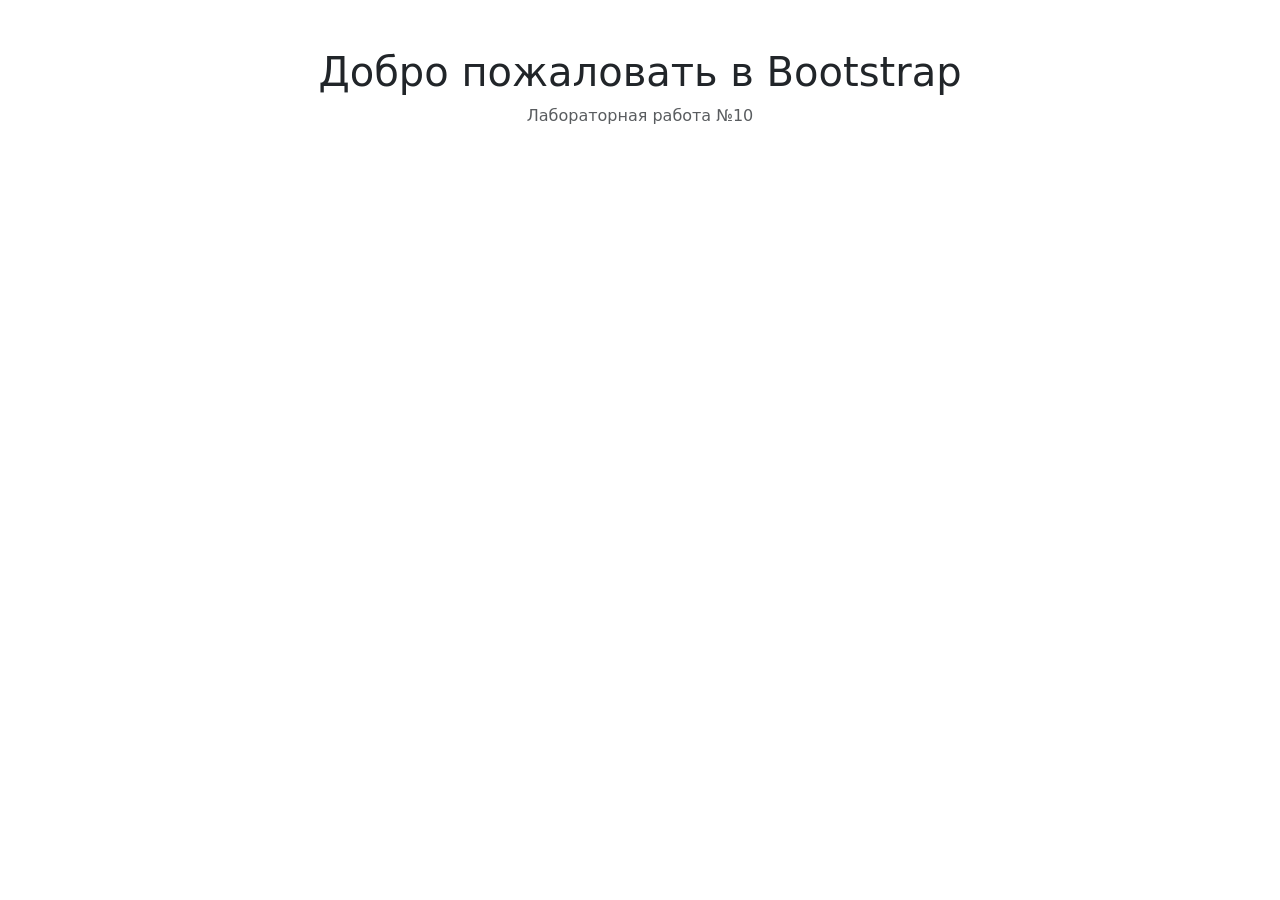
==== index.html @ 8bd074c1 "Step 2: Bootstrap connection via CDN" ====
<!DOCTYPE html>
<html lang="ru-RU">

<head>
    <meta charset="UTF-8">
    <meta name="viewport" content="width=device-width, initial-scale=1.0">
    <title>Bootstrap Lab - Leontev</title>
    <link href="https://cdn.jsdelivr.net/npm/bootstrap@5.3.8/dist/css/bootstrap.min.css" rel="stylesheet"
        integrity="sha384-sRIl4kxILFvY47J16cr9ZwB07vP4J8+LH7qKQnuqkuIAvNWLzeN8tE5YBujZqJLB" crossorigin="anonymous">

</head>

<body>
    <div class="container">
        <h1 class="text-center mt-5">Добро пожаловать в Bootstrap</h1>
        <p class="text-center text-muted">Лабораторная работа №10</p>
    </div>
    <script src="https://cdn.jsdelivr.net/npm/bootstrap@5.3.8/dist/js/bootstrap.bundle.min.js"
        integrity="sha384-FKyoEForCGlyvwx9Hj09JcYn3nv7wiPVlz7YYwJrWVcXK/BmnVDxM+D2scQbITxI"
        crossorigin="anonymous"></script>
</body>
</html>
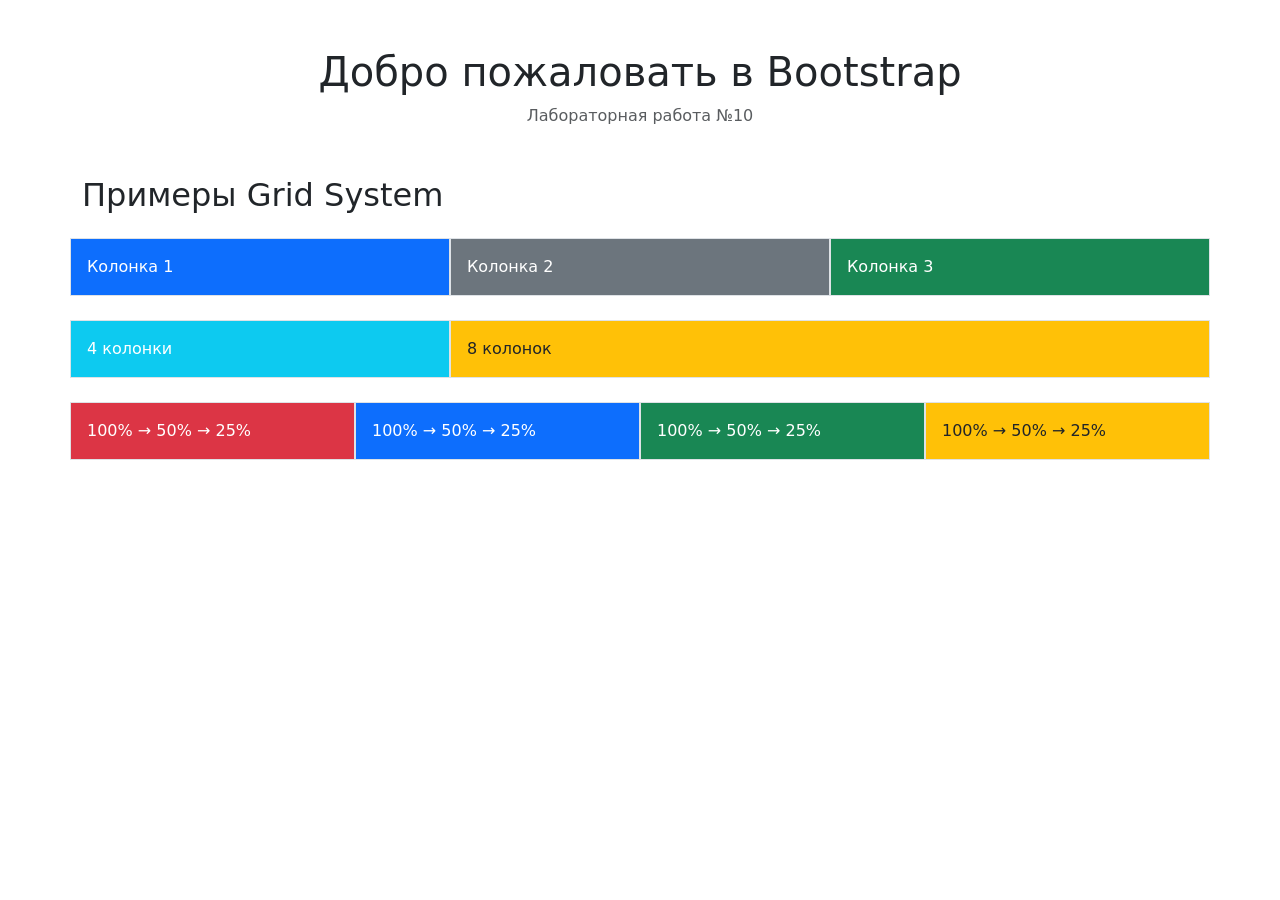
==== commit 71759aa9: "Step 3: Bootstrap grid system examples" ====
--- a/index.html
+++ b/index.html
@@ -18,5 +18,27 @@
     <script src="https://cdn.jsdelivr.net/npm/bootstrap@5.3.8/dist/js/bootstrap.bundle.min.js"
         integrity="sha384-FKyoEForCGlyvwx9Hj09JcYn3nv7wiPVlz7YYwJrWVcXK/BmnVDxM+D2scQbITxI"
         crossorigin="anonymous"></script>
+    <div class="container mt-5">
+        <h2 class="mb-4">Примеры Grid System</h2>
+        <!-- Пример 1: Равные колонки -->
+        <div class="row mb-4">
+            <div class="col bg-primary text-white p-3 border">Колонка 1</div>
+            <div class="col bg-secondary text-white p-3 border">Колонка 2</div>
+            <div class="col bg-success text-white p-3 border">Колонка 3</div>
+        </div>
+        <!-- Пример 2: Фиксированная ширина -->
+        <div class="row mb-4">
+            <div class="col-4 bg-info text-white p-3 border">4 колонки</div>
+            <div class="col-8 bg-warning text-dark p-3 border">8 колонок</div>
+        </div>
+        <!-- Пример 3: Адаптивные колонки -->
+        <div class="row mb-4">
+            <div class="col-12 col-md-6 col-lg-3 bg-danger text-white p-3 border mb-2">100% → 50% → 25%</div>
+            <div class="col-12 col-md-6 col-lg-3 bg-primary text-white p-3 border mb-2">100% → 50% → 25%</div>
+            <div class="col-12 col-md-6 col-lg-3 bg-success text-white p-3 border mb-2">100% → 50% → 25%</div>
+            <div class="col-12 col-md-6 col-lg-3 bg-warning text-dark p-3 border mb-2">100% → 50% → 25%</div>
+        </div>
+    </div>
 </body>
+
 </html>
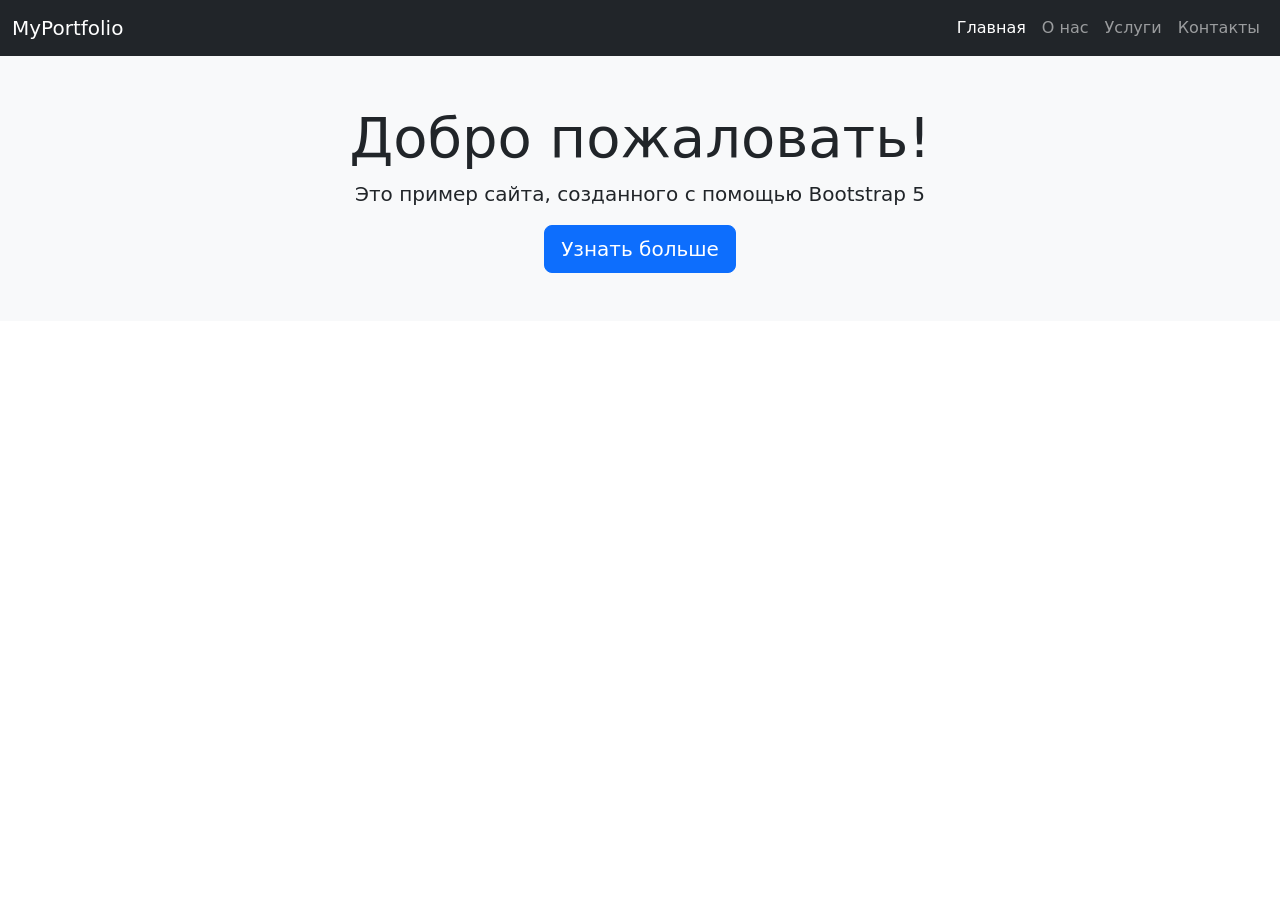
==== commit 8afb4375: "Step 4: Bootstrap navbar component" ====
--- a/index.html
+++ b/index.html
@@ -9,7 +9,7 @@
         integrity="sha384-sRIl4kxILFvY47J16cr9ZwB07vP4J8+LH7qKQnuqkuIAvNWLzeN8tE5YBujZqJLB" crossorigin="anonymous">
 
 </head>
-
+<!--
 <body>
     <div class="container">
         <h1 class="text-center mt-5">Добро пожаловать в Bootstrap</h1>
@@ -20,18 +20,18 @@
         crossorigin="anonymous"></script>
     <div class="container mt-5">
         <h2 class="mb-4">Примеры Grid System</h2>
-        <!-- Пример 1: Равные колонки -->
+        <!  --
         <div class="row mb-4">
             <div class="col bg-primary text-white p-3 border">Колонка 1</div>
             <div class="col bg-secondary text-white p-3 border">Колонка 2</div>
             <div class="col bg-success text-white p-3 border">Колонка 3</div>
         </div>
-        <!-- Пример 2: Фиксированная ширина -->
+        <!- --
         <div class="row mb-4">
             <div class="col-4 bg-info text-white p-3 border">4 колонки</div>
             <div class="col-8 bg-warning text-dark p-3 border">8 колонок</div>
         </div>
-        <!-- Пример 3: Адаптивные колонки -->
+        <--
         <div class="row mb-4">
             <div class="col-12 col-md-6 col-lg-3 bg-danger text-white p-3 border mb-2">100% → 50% → 25%</div>
             <div class="col-12 col-md-6 col-lg-3 bg-primary text-white p-3 border mb-2">100% → 50% → 25%</div>
@@ -40,5 +40,45 @@
         </div>
     </div>
 </body>
+<!--  -->
+
+<body>
+    <!-- Навигационная панель -->
+    <nav class="navbar navbar-expand-lg navbar-dark bg-dark">
+        <div class="container-fluid">
+            <a class="navbar-brand" href="#">MyPortfolio</a>
+            <!-- Кнопка для мобильного меню -->
+            <button class="navbar-toggler" type="button" data-bs-toggle="collapse" data-bs-target="#navbarNav"
+                aria-controls="navbarNav" aria-expanded="false" aria-label="Toggle navigation">
+                <span class="navbar-toggler-icon"></span>
+            </button>
+            <!-- Пункты меню -->
+            <div class="collapse navbar-collapse" id="navbarNav">
+                <ul class="navbar-nav ms-auto">
+                    <li class="nav-item">
+                        <a class="nav-link active" href="#home">Главная</a>
+                    </li>
+                    <li class="nav-item">
+                        <a class="nav-link" href="#about">О нас</a>
+                    </li>
+                    <li class="nav-item">
+                        <a class="nav-link" href="#services">Услуги</a>
+                    </li>
+                    <li class="nav-item">
+                        <a class="nav-link" href="#contact">Контакты</a>
+                    </li>
+                </ul>
+            </div>
+        </div>
+    </nav>
+    <!-- Hero секция -->
+    <div class="container-fluid bg-light py-5" id="home">
+        <div class="container text-center">
+            <h1 class="display-4">Добро пожаловать!</h1>
+            <p class="lead">Это пример сайта, созданного с помощью Bootstrap 5</p>
+            <button class="btn btn-primary btn-lg">Узнать больше</button>
+        </div>
+    </div>
+</body>
 
 </html>
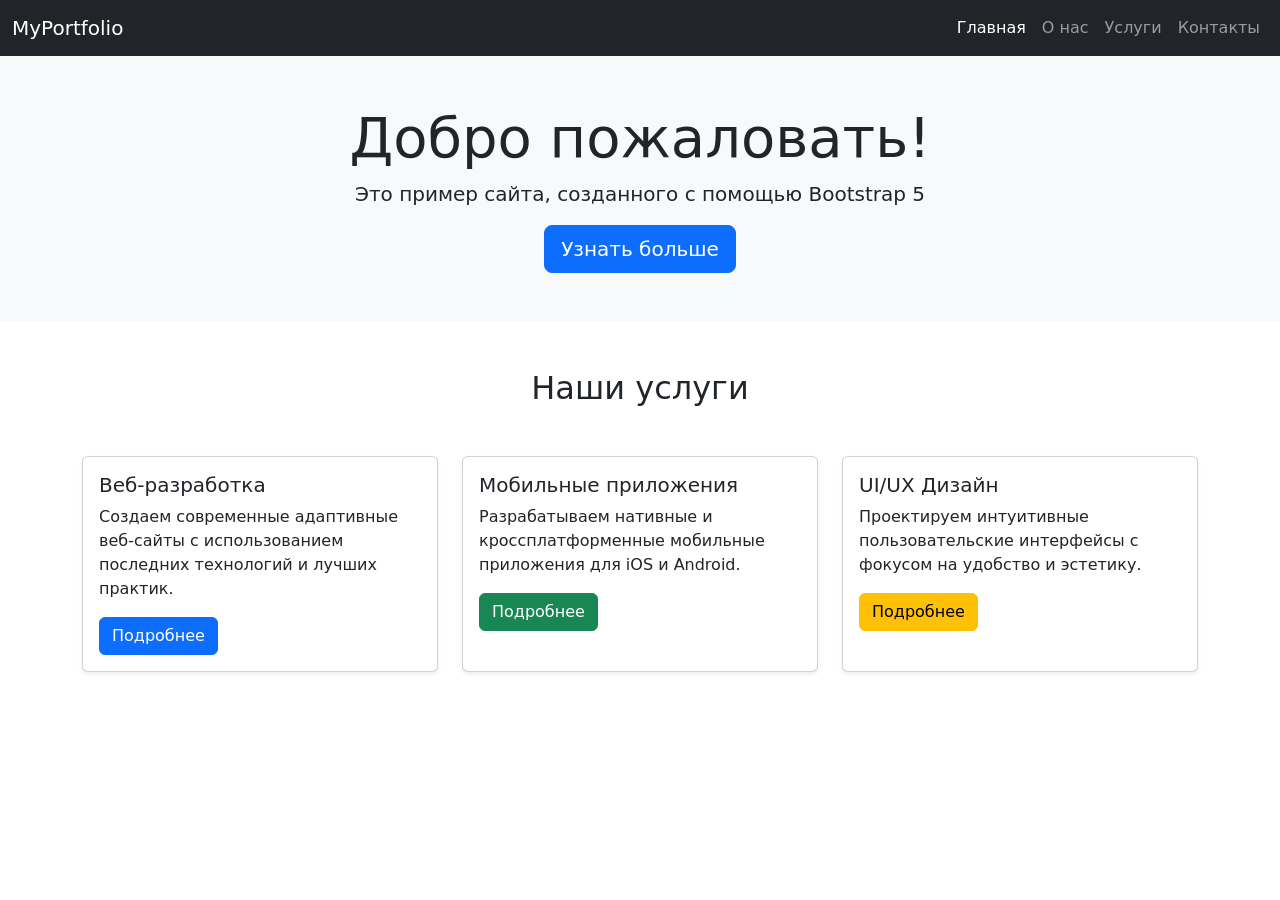
==== commit 31681248: "Step 5: Bootstrap cards component" ====
--- a/index.html
+++ b/index.html
@@ -79,6 +79,51 @@
             <button class="btn btn-primary btn-lg">Узнать больше</button>
         </div>
     </div>
+    <!-- Секция с карточками -->
+<div class="container my-5" id="services">
+<h2 class="text-center mb-5">Наши услуги</h2>
+<div class="row g-4">
+<!-- Карточка 1 -->
+<div class="col-12 col-md-6 col-lg-4">
+<div class="card h-100 shadow-sm">
+<div class="card-body">
+<h5 class="card-title">Веб-разработка</h5>
+<p class="card-text">
+Создаем современные адаптивные веб-сайты с использованием
+последних технологий и лучших практик.
+</p>
+<a href="#" class="btn btn-primary">Подробнее</a>
+</div>
+</div>
+</div>
+<!-- Карточка 2 -->
+<div class="col-12 col-md-6 col-lg-4">
+<div class="card h-100 shadow-sm">
+<div class="card-body">
+<h5 class="card-title">Мобильные приложения</h5>
+<p class="card-text">
+Разрабатываем нативные и кроссплатформенные мобильные приложения
+для iOS и Android.
+</p>
+<a href="#" class="btn btn-success">Подробнее</a>
+</div>
+</div>
+</div>
+<!-- Карточка 3 -->
+<div class="col-12 col-md-6 col-lg-4">
+<div class="card h-100 shadow-sm">
+<div class="card-body">
+<h5 class="card-title">UI/UX Дизайн</h5>
+<p class="card-text">
+Проектируем интуитивные пользовательские интерфейсы с фокусом на
+удобство и эстетику.
+</p>
+<a href="#" class="btn btn-warning">Подробнее</a>
+</div>
+</div>
+</div>
+</div>
+</div>
 </body>
 
 </html>
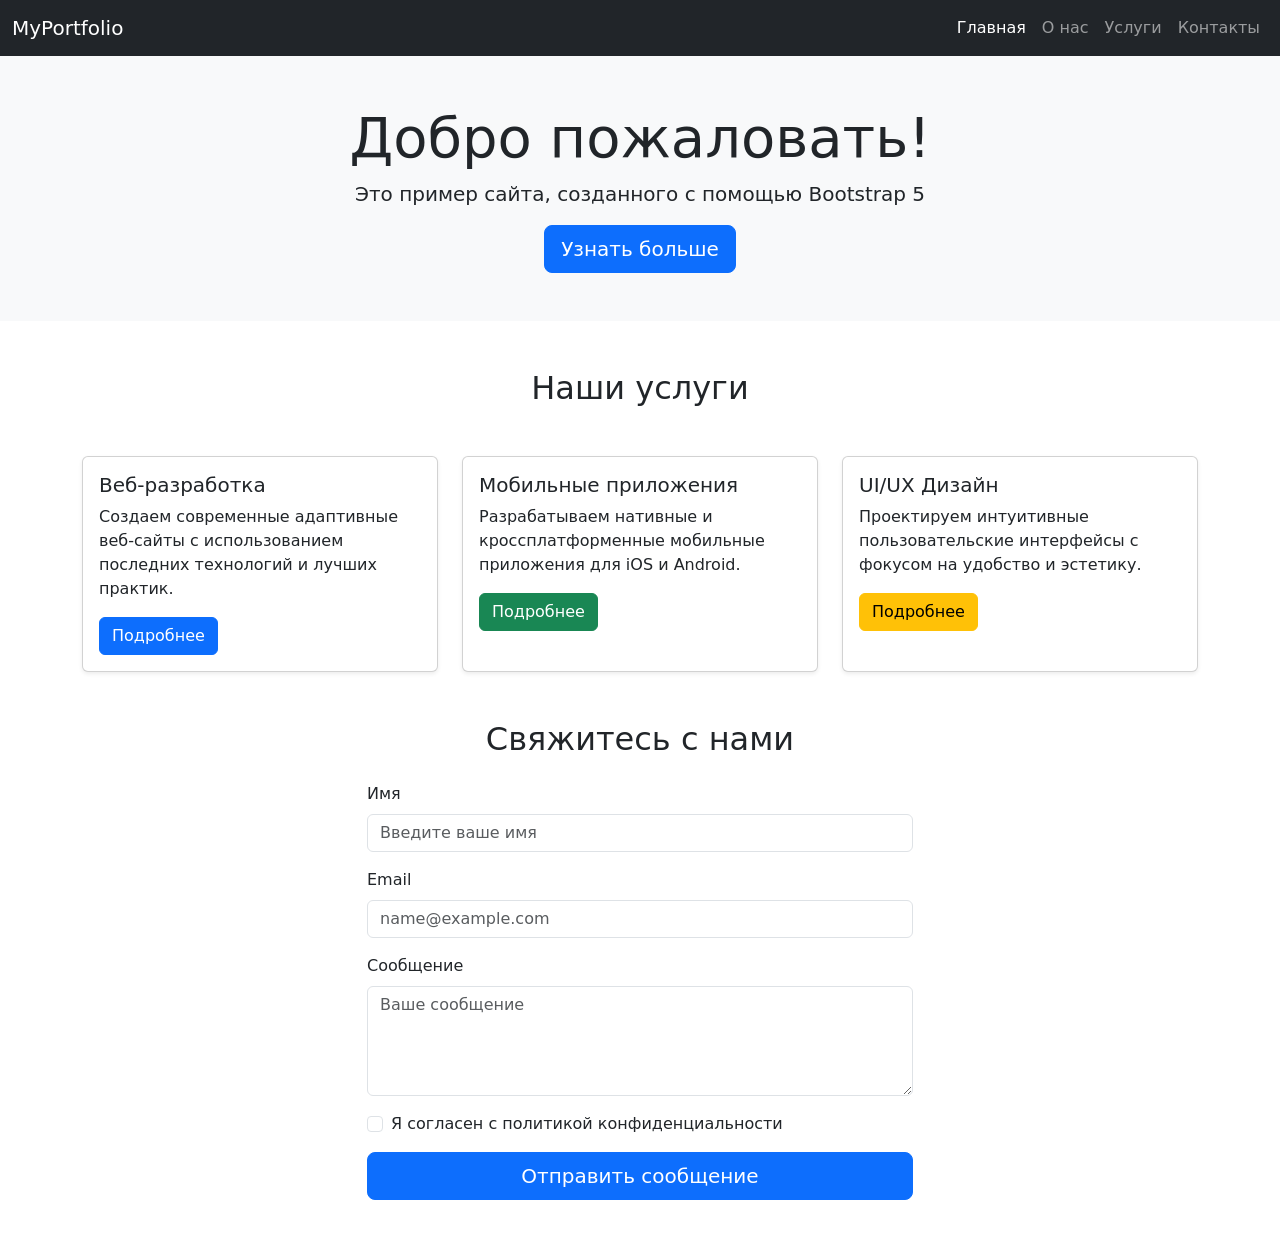
==== commit d6c5d0c0: "Step 6: Bootstrap forms with validation" ====
--- a/index.html
+++ b/index.html
@@ -124,6 +124,98 @@
 </div>
 </div>
 </div>
+<!-- Секция с формой -->
+<div class="container my-5" id="contact">
+<div class="row justify-content-center">
+<div class="col-lg-6">
+<h2 class="text-center mb-4">Свяжитесь с нами</h2>
+<form id="contactForm" class="needs-validation" novalidate>
+<!-- Имя -->
+<div class="mb-3">
+<label for="name" class="form-label">Имя</label>
+<input
+type="text"
+class="form-control"
+id="name"
+placeholder="Введите ваше имя"
+required
+/>
+<div class="invalid-feedback">Пожалуйста, введите ваше имя</div>
+</div>
+<!-- Email -->
+<div class="mb-3">
+<label for="email" class="form-label">Email</label>
+<input
+type="email"
+class="form-control"
+id="email"
+placeholder="name@example.com"
+required
+/>
+<div class="invalid-feedback">
+Пожалуйста, введите корректный email
+</div>
+</div>
+<!-- Сообщение -->
+<div class="mb-3">
+<label for="message" class="form-label">Сообщение</label>
+<textarea
+class="form-control"
+id="message"
+rows="4"
+placeholder="Ваше сообщение"
+required
+></textarea>
+<div class="invalid-feedback">Пожалуйста, введите сообщение</div>
+</div>
+<!-- Checkbox -->
+<div class="mb-3 form-check">
+<input
+type="checkbox"
+class="form-check-input"
+id="agree"
+required
+/>
+<label class="form-check-label" for="agree">
+Я согласен с политикой конфиденциальности
+</label>
+<div class="invalid-feedback">
+Вы должны согласиться с условиями
+</div>
+</div>
+<!-- Кнопка отправки -->
+<div class="d-grid">
+<button type="submit" class="btn btn-primary btn-lg">
+Отправить сообщение
+</button>
+</div>
+</form>
+</div>
+</div>
+</div>
+<script>
+// Валидация формы Bootstrap
+(function () {
+"use strict";
+const form = document.getElementById("contactForm");
+form.addEventListener(
+"submit",
+function (event) {
+if (!form.checkValidity()) {
+event.preventDefault();
+event.stopPropagation();
+} else {
+event.preventDefault();
+alert("Форма успешно отправлена!");
+form.reset();
+form.classList.remove("was-validated");
+}
+form.classList.add("was-validated");
+},
+false
+);
+})();
+</script>
 </body>
 
 </html>
